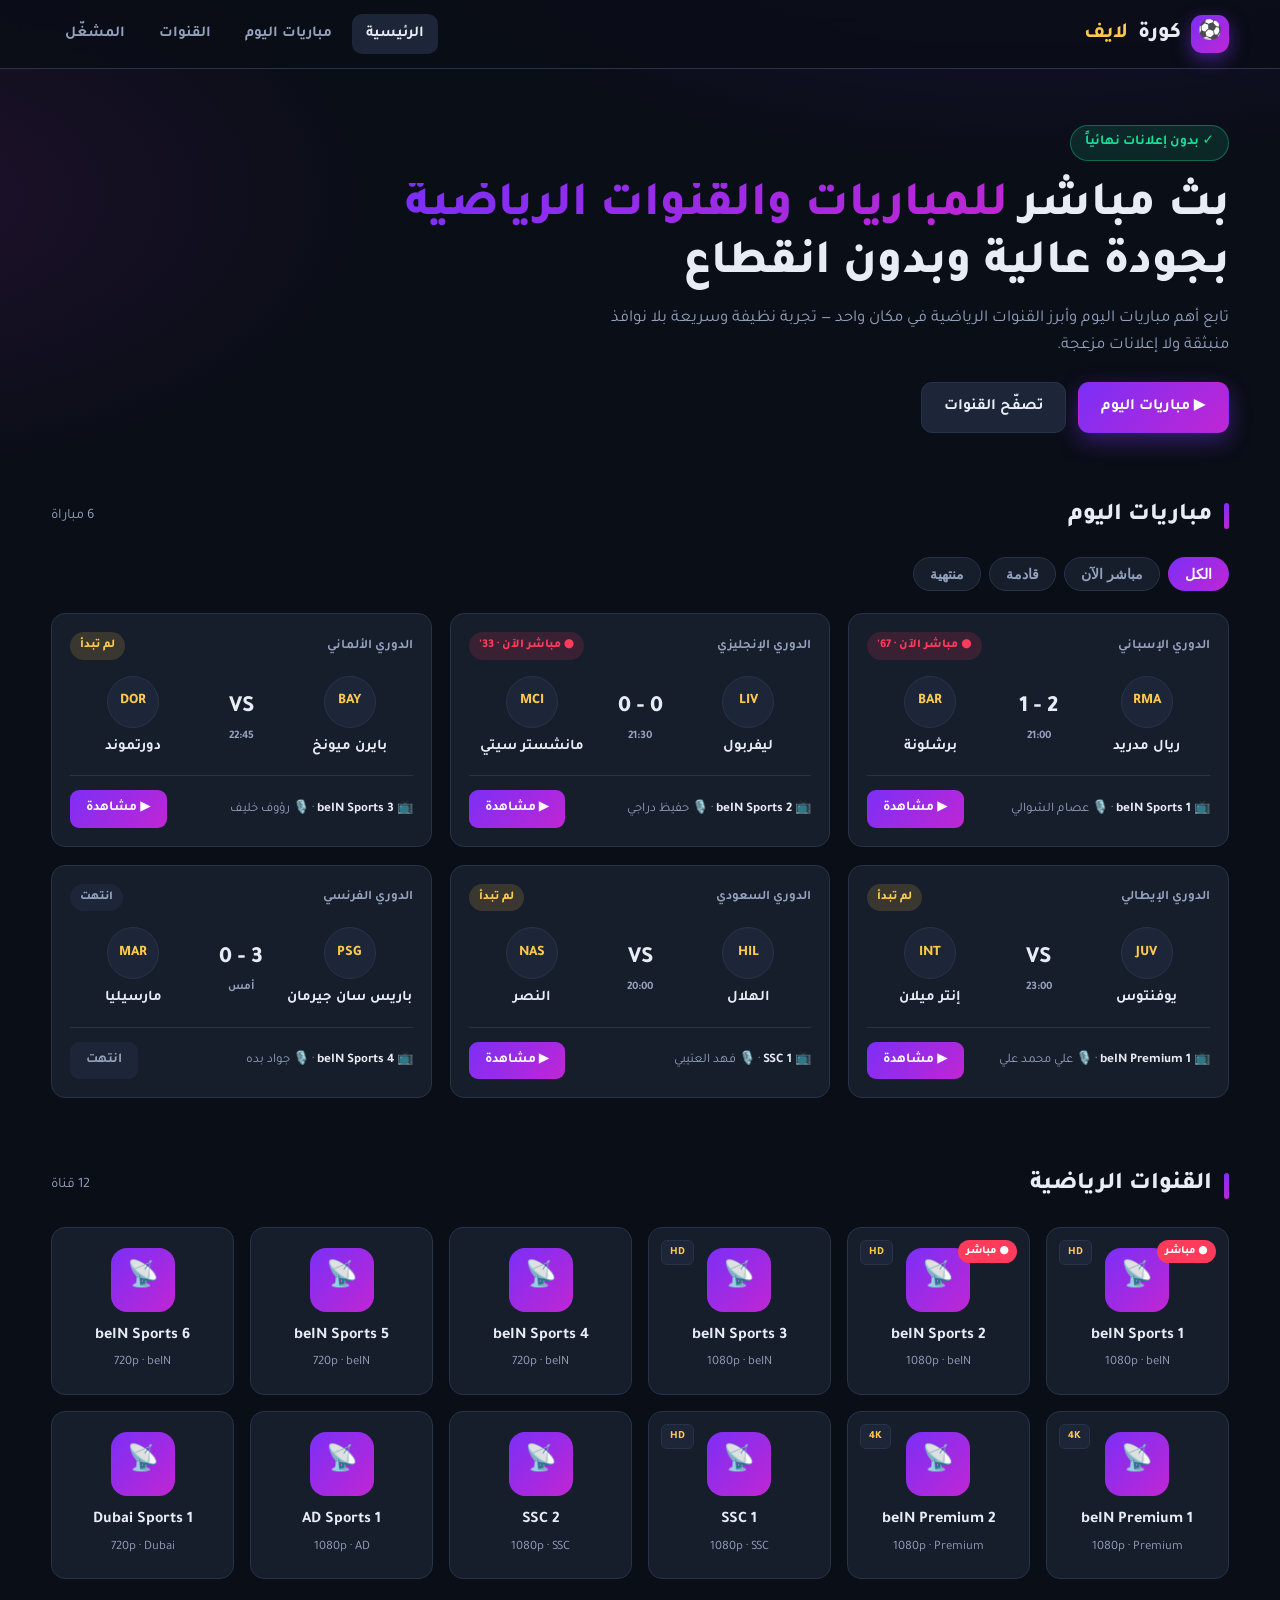
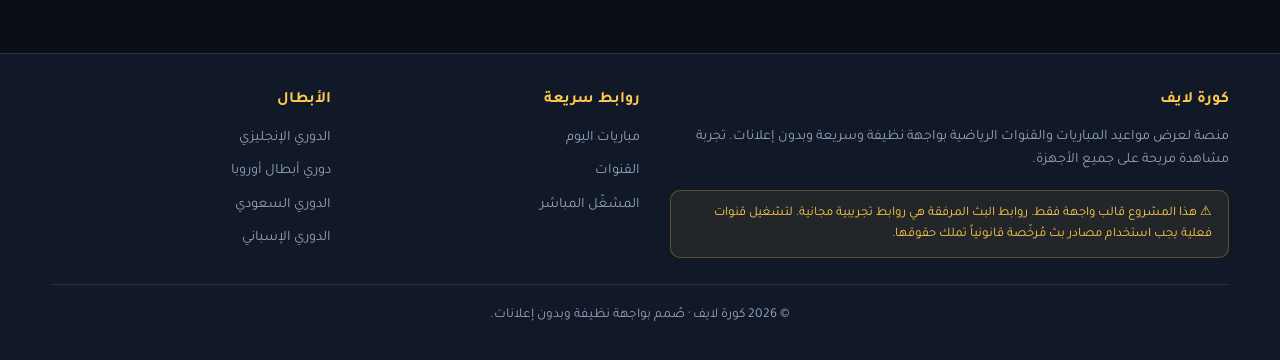
==== index.html @ e37728f9 "Add ad-free sports streaming site (Koora Live) - RTL Arabic-first UI inspired by worldkoora bein-spo" ====
<!DOCTYPE html>
<html lang="ar" dir="rtl">
<head>
  <meta charset="UTF-8" />
  <meta name="viewport" content="width=device-width, initial-scale=1.0" />
  <title>كورة لايف — بث مباشر للمباريات والقنوات الرياضية بدون إعلانات</title>
  <meta name="description" content="مشاهدة بث مباشر للمباريات وأهم القنوات الرياضية بجودة عالية وبدون إعلانات." />
  <link rel="preconnect" href="https://fonts.googleapis.com" />
  <link rel="preconnect" href="https://fonts.gstatic.com" crossorigin />
  <link href="https://fonts.googleapis.com/css2?family=Tajawal:wght@400;500;700;800&display=swap" rel="stylesheet" />
  <link rel="stylesheet" href="assets/css/styles.css" />
</head>
<body>
  <!-- Header -->
  <header class="site-header">
    <div class="container nav">
      <a class="logo" href="index.html"><span class="mark"></span> كورة <b>لايف</b></a>
      <button class="nav-toggle" aria-label="القائمة">☰</button>
      <nav class="nav-links">
        <a href="index.html" class="active">الرئيسية</a>
        <a href="#matches">مباريات اليوم</a>
        <a href="#channels">القنوات</a>
        <a href="watch.html?ch=bein-sports-1">المشغّل</a>
      </nav>
    </div>
  </header>

  <!-- Hero -->
  <section class="hero">
    <div class="container">
      <span class="no-ads-badge">✓ بدون إعلانات نهائياً</span>
      <h1>بث مباشر <span>للمباريات والقنوات الرياضية</span><br />بجودة عالية وبدون انقطاع</h1>
      <p>تابع أهم مباريات اليوم وأبرز القنوات الرياضية في مكان واحد — تجربة نظيفة وسريعة بلا نوافذ منبثقة ولا إعلانات مزعجة.</p>
      <div class="hero-cta">
        <a class="btn btn-primary" href="#matches">▶ مباريات اليوم</a>
        <a class="btn btn-ghost" href="#channels">تصفّح القنوات</a>
      </div>
    </div>
  </section>

  <!-- Matches -->
  <section class="section" id="matches">
    <div class="container">
      <div class="section-head">
        <span class="bar"></span>
        <h2>مباريات اليوم</h2>
        <span class="count" id="matches-count"></span>
      </div>
      <div class="filters">
        <button class="filter-btn active" data-filter="all">الكل</button>
        <button class="filter-btn" data-filter="live">مباشر الآن</button>
        <button class="filter-btn" data-filter="upcoming">قادمة</button>
        <button class="filter-btn" data-filter="ended">منتهية</button>
      </div>
      <div class="matches" id="matches-grid"></div>
    </div>
  </section>

  <!-- Channels -->
  <section class="section" id="channels">
    <div class="container">
      <div class="section-head">
        <span class="bar"></span>
        <h2>القنوات الرياضية</h2>
        <span class="count" id="channels-count"></span>
      </div>
      <div class="channels" id="channels-grid"></div>
    </div>
  </section>

  <!-- Footer -->
  <footer class="site-footer">
    <div class="container">
      <div class="footer-grid">
        <div>
          <h4>كورة لايف</h4>
          <p>منصة لعرض مواعيد المباريات والقنوات الرياضية بواجهة نظيفة وسريعة وبدون إعلانات. تجربة مشاهدة مريحة على جميع الأجهزة.</p>
          <div class="disclaimer">
            ⚠️ هذا المشروع قالب واجهة فقط. روابط البث المرفقة هي روابط تجريبية مجانية. لتشغيل قنوات فعلية يجب استخدام مصادر بث مُرخّصة قانونياً تملك حقوقها.
          </div>
        </div>
        <div>
          <h4>روابط سريعة</h4>
          <ul>
            <li><a href="#matches">مباريات اليوم</a></li>
            <li><a href="#channels">القنوات</a></li>
            <li><a href="watch.html?ch=bein-sports-1">المشغّل المباشر</a></li>
          </ul>
        </div>
        <div>
          <h4>الأبطال</h4>
          <ul>
            <li><a href="#">الدوري الإنجليزي</a></li>
            <li><a href="#">دوري أبطال أوروبا</a></li>
            <li><a href="#">الدوري السعودي</a></li>
            <li><a href="#">الدوري الإسباني</a></li>
          </ul>
        </div>
      </div>
      <div class="footer-bottom">© 2026 كورة لايف · صُمم بواجهة نظيفة وبدون إعلانات.</div>
    </div>
  </footer>

  <script src="assets/js/data.js"></script>
  <script src="assets/js/app.js"></script>
</body>
</html>
---- assets/css/styles.css ----
/* ============================================================================
 * Koora Live — stylesheet (RTL, dark theme, ad-free)
 * ==========================================================================*/

:root {
  --bg:        #0a0e17;
  --bg-2:      #111827;
  --surface:   #161d2b;
  --surface-2: #1d2638;
  --border:    #283349;
  --text:      #e8edf5;
  --muted:     #93a1bd;
  --brand:     #7b2ff7;   /* beIN-style purple */
  --brand-2:   #c026d3;   /* magenta accent     */
  --accent:    #18e29a;   /* live green         */
  --danger:    #ff3b5c;
  --gold:      #ffc94d;
  --radius:    14px;
  --shadow:    0 10px 30px rgba(0,0,0,.45);
  --grad:      linear-gradient(135deg, var(--brand), var(--brand-2));
}

* { box-sizing: border-box; margin: 0; padding: 0; }

html { scroll-behavior: smooth; }

body {
  font-family: "Tajawal", "Segoe UI", Tahoma, system-ui, sans-serif;
  background:
    radial-gradient(1200px 600px at 80% -10%, rgba(123,47,247,.18), transparent 60%),
    radial-gradient(900px 500px at -10% 10%, rgba(192,38,211,.12), transparent 55%),
    var(--bg);
  color: var(--text);
  line-height: 1.6;
  min-height: 100vh;
}

a { color: inherit; text-decoration: none; }
img { max-width: 100%; display: block; }

.container { width: min(1200px, 92%); margin-inline: auto; }

/* ---------------------------------------------------------------- Header */
.site-header {
  position: sticky; top: 0; z-index: 50;
  background: rgba(10,14,23,.82);
  backdrop-filter: blur(12px);
  border-bottom: 1px solid var(--border);
}
.nav {
  display: flex; align-items: center; gap: 22px;
  padding: 14px 0;
}
.logo { display: flex; align-items: center; gap: 10px; font-weight: 800; font-size: 1.35rem; }
.logo .mark {
  width: 38px; height: 38px; border-radius: 11px;
  background: var(--grad);
  display: grid; place-items: center;
  font-size: 1.2rem; box-shadow: 0 6px 18px rgba(123,47,247,.5);
}
.logo .mark::before { content: "⚽"; }
.logo b { color: var(--gold); }

.nav-links { display: flex; gap: 6px; margin-inline-start: auto; flex-wrap: wrap; }
.nav-links a {
  padding: 8px 14px; border-radius: 10px; color: var(--muted);
  font-weight: 600; font-size: .95rem; transition: .2s;
}
.nav-links a:hover, .nav-links a.active { color: var(--text); background: var(--surface-2); }

.nav-toggle { display: none; background: var(--surface-2); border: 1px solid var(--border);
  color: var(--text); width: 42px; height: 42px; border-radius: 10px; font-size: 1.2rem; cursor: pointer; }

/* ---------------------------------------------------------------- Hero */
.hero { padding: 56px 0 30px; }
.hero h1 { font-size: clamp(1.8rem, 4vw, 3rem); font-weight: 800; line-height: 1.2; }
.hero h1 span { background: var(--grad); -webkit-background-clip: text; background-clip: text; color: transparent; }
.hero p { color: var(--muted); margin-top: 12px; max-width: 620px; font-size: 1.05rem; }
.hero-cta { display: flex; gap: 12px; margin-top: 22px; flex-wrap: wrap; }

.btn {
  display: inline-flex; align-items: center; gap: 8px;
  padding: 12px 22px; border-radius: 11px; font-weight: 700; cursor: pointer;
  border: 1px solid transparent; transition: .2s; font-size: .98rem;
}
.btn-primary { background: var(--grad); color: #fff; box-shadow: 0 8px 22px rgba(123,47,247,.4); }
.btn-primary:hover { transform: translateY(-2px); }
.btn-ghost { background: var(--surface-2); border-color: var(--border); color: var(--text); }
.btn-ghost:hover { background: var(--surface); }

.no-ads-badge {
  display: inline-flex; align-items: center; gap: 8px;
  background: rgba(24,226,154,.12); color: var(--accent);
  border: 1px solid rgba(24,226,154,.35);
  padding: 6px 14px; border-radius: 999px; font-weight: 700; font-size: .85rem;
  margin-bottom: 18px;
}

/* ---------------------------------------------------------------- Sections */
.section { padding: 34px 0; }
.section-head { display: flex; align-items: center; gap: 12px; margin-bottom: 22px; }
.section-head h2 { font-size: 1.5rem; font-weight: 800; }
.section-head .bar { width: 5px; height: 26px; border-radius: 4px; background: var(--grad); }
.section-head .count { margin-inline-start: auto; color: var(--muted); font-size: .9rem; }

/* --------------------------------------------------------- Matches */
.matches { display: grid; grid-template-columns: repeat(auto-fill, minmax(320px, 1fr)); gap: 18px; }
.match-card {
  background: var(--surface); border: 1px solid var(--border);
  border-radius: var(--radius); padding: 18px; transition: .2s; position: relative; overflow: hidden;
}
.match-card:hover { border-color: var(--brand); transform: translateY(-3px); box-shadow: var(--shadow); }
.match-top { display: flex; align-items: center; justify-content: space-between; margin-bottom: 16px; }
.league-tag { font-size: .82rem; color: var(--muted); font-weight: 600; }
.status-pill { font-size: .75rem; font-weight: 800; padding: 4px 10px; border-radius: 999px; }
.status-live { background: rgba(255,59,92,.15); color: var(--danger); }
.status-live::before { content: "● "; animation: blink 1.3s infinite; }
.status-upcoming { background: rgba(255,201,77,.15); color: var(--gold); }
.status-ended { background: var(--surface-2); color: var(--muted); }
@keyframes blink { 50% { opacity: .35; } }

.teams { display: grid; grid-template-columns: 1fr auto 1fr; align-items: center; gap: 10px; }
.team { display: flex; flex-direction: column; align-items: center; gap: 8px; text-align: center; }
.team .crest {
  width: 52px; height: 52px; border-radius: 50%;
  background: var(--surface-2); border: 1px solid var(--border);
  display: grid; place-items: center; font-weight: 800; font-size: .9rem; color: var(--gold);
}
.team .tname { font-weight: 700; font-size: .92rem; }
.score { font-size: 1.45rem; font-weight: 800; min-width: 70px; text-align: center; }
.score small { display: block; font-size: .72rem; color: var(--muted); font-weight: 600; margin-top: 2px; }

.match-foot { display: flex; align-items: center; justify-content: space-between; margin-top: 16px; padding-top: 14px; border-top: 1px solid var(--border); }
.match-meta { font-size: .82rem; color: var(--muted); }
.match-meta b { color: var(--text); }
.watch-link {
  background: var(--grad); color: #fff; padding: 8px 16px; border-radius: 9px;
  font-weight: 700; font-size: .85rem; display: inline-flex; gap: 6px; align-items: center; transition: .2s;
}
.watch-link:hover { transform: translateY(-2px); }

/* --------------------------------------------------------- Channels */
.channels { display: grid; grid-template-columns: repeat(auto-fill, minmax(180px, 1fr)); gap: 16px; }
.channel-card {
  background: var(--surface); border: 1px solid var(--border);
  border-radius: var(--radius); padding: 20px 16px; text-align: center; transition: .2s; position: relative;
}
.channel-card:hover { border-color: var(--brand); transform: translateY(-3px); box-shadow: var(--shadow); }
.channel-card .logo-box {
  width: 64px; height: 64px; margin: 0 auto 12px; border-radius: 16px;
  background: var(--grad); display: grid; place-items: center; font-size: 1.6rem;
}
.channel-card .cname { font-weight: 700; font-size: 1rem; }
.channel-card .cmeta { color: var(--muted); font-size: .8rem; margin-top: 4px; }
.channel-card .live-dot {
  position: absolute; top: 12px; inset-inline-start: 12px;
  background: var(--danger); color: #fff; font-size: .68rem; font-weight: 800;
  padding: 3px 8px; border-radius: 999px;
}
.channel-card .badge {
  position: absolute; top: 12px; inset-inline-end: 12px;
  background: var(--surface-2); color: var(--gold); font-size: .68rem; font-weight: 800;
  padding: 3px 8px; border-radius: 6px; border: 1px solid var(--border);
}

/* --------------------------------------------------------- Filters */
.filters { display: flex; gap: 8px; flex-wrap: wrap; margin-bottom: 22px; }
.filter-btn {
  background: var(--surface); border: 1px solid var(--border); color: var(--muted);
  padding: 8px 16px; border-radius: 999px; cursor: pointer; font-weight: 600; font-size: .88rem; transition: .2s;
}
.filter-btn:hover { color: var(--text); }
.filter-btn.active { background: var(--grad); color: #fff; border-color: transparent; }

/* --------------------------------------------------------- Watch page */
.watch-wrap { padding: 28px 0 60px; }
.player-shell {
  background: #000; border: 1px solid var(--border); border-radius: var(--radius);
  overflow: hidden; box-shadow: var(--shadow); position: relative; aspect-ratio: 16 / 9;
}
.player-shell video { width: 100%; height: 100%; background: #000; }
.player-overlay {
  position: absolute; inset: 0; display: grid; place-items: center;
  background: radial-gradient(circle at center, rgba(123,47,247,.15), rgba(0,0,0,.85));
  text-align: center; padding: 20px; transition: opacity .3s; cursor: pointer;
}
.player-overlay.hidden { opacity: 0; pointer-events: none; }
.player-overlay .play-btn {
  width: 84px; height: 84px; border-radius: 50%; background: var(--grad);
  display: grid; place-items: center; font-size: 2rem; margin: 0 auto 16px;
  box-shadow: 0 10px 30px rgba(123,47,247,.6); animation: pulse 2s infinite;
}
@keyframes pulse { 0%,100% { transform: scale(1); } 50% { transform: scale(1.06); } }
.player-overlay h3 { font-size: 1.3rem; }
.player-overlay p { color: var(--muted); margin-top: 6px; font-size: .92rem; }

.watch-grid { display: grid; grid-template-columns: 1fr 320px; gap: 24px; margin-top: 22px; align-items: start; }

.now-playing { background: var(--surface); border: 1px solid var(--border); border-radius: var(--radius); padding: 20px; }
.now-playing h1 { font-size: 1.4rem; display: flex; align-items: center; gap: 10px; }
.now-playing .sub { color: var(--muted); margin-top: 6px; }

.server-row { display: flex; gap: 10px; flex-wrap: wrap; margin-top: 18px; }
.server-btn {
  background: var(--surface-2); border: 1px solid var(--border); color: var(--text);
  padding: 9px 18px; border-radius: 10px; cursor: pointer; font-weight: 700; font-size: .9rem; transition: .2s;
}
.server-btn:hover { border-color: var(--brand); }
.server-btn.active { background: var(--grad); border-color: transparent; }

.info-grid { display: grid; grid-template-columns: repeat(auto-fit, minmax(140px,1fr)); gap: 12px; margin-top: 20px; }
.info-item { background: var(--surface-2); border: 1px solid var(--border); border-radius: 10px; padding: 12px 14px; }
.info-item .k { color: var(--muted); font-size: .78rem; }
.info-item .v { font-weight: 700; margin-top: 2px; }

.side-panel { background: var(--surface); border: 1px solid var(--border); border-radius: var(--radius); padding: 18px; }
.side-panel h3 { font-size: 1.1rem; margin-bottom: 14px; display: flex; align-items: center; gap: 8px; }
.side-channel { display: flex; align-items: center; gap: 12px; padding: 10px; border-radius: 10px; transition: .2s; }
.side-channel:hover { background: var(--surface-2); }
.side-channel.active { background: var(--surface-2); border: 1px solid var(--brand); }
.side-channel .mini-logo { width: 42px; height: 42px; border-radius: 10px; background: var(--grad); display: grid; place-items: center; font-size: 1.1rem; flex-shrink: 0; }
.side-channel .meta .n { font-weight: 700; font-size: .9rem; }
.side-channel .meta .q { color: var(--muted); font-size: .76rem; }

/* --------------------------------------------------------- Footer */
.site-footer { border-top: 1px solid var(--border); margin-top: 40px; padding: 34px 0; background: var(--bg-2); }
.footer-grid { display: grid; grid-template-columns: 2fr 1fr 1fr; gap: 30px; }
.site-footer h4 { margin-bottom: 12px; color: var(--gold); }
.site-footer p, .site-footer a { color: var(--muted); font-size: .9rem; }
.site-footer ul { list-style: none; display: grid; gap: 8px; }
.site-footer a:hover { color: var(--text); }
.footer-bottom { text-align: center; color: var(--muted); font-size: .85rem; margin-top: 26px; padding-top: 20px; border-top: 1px solid var(--border); }
.disclaimer { background: rgba(255,201,77,.08); border: 1px solid rgba(255,201,77,.25); color: var(--gold);
  border-radius: 10px; padding: 12px 16px; font-size: .82rem; margin-top: 18px; }

/* --------------------------------------------------------- Responsive */
@media (max-width: 860px) {
  .watch-grid { grid-template-columns: 1fr; }
  .footer-grid { grid-template-columns: 1fr; }
  .nav-links { position: fixed; inset: 64px 0 auto 0; flex-direction: column; background: var(--bg-2);
    border-bottom: 1px solid var(--border); padding: 14px; margin: 0; display: none; }
  .nav-links.open { display: flex; }
  .nav-links a { width: 100%; }
  .nav-toggle { display: block; margin-inline-start: auto; }
}
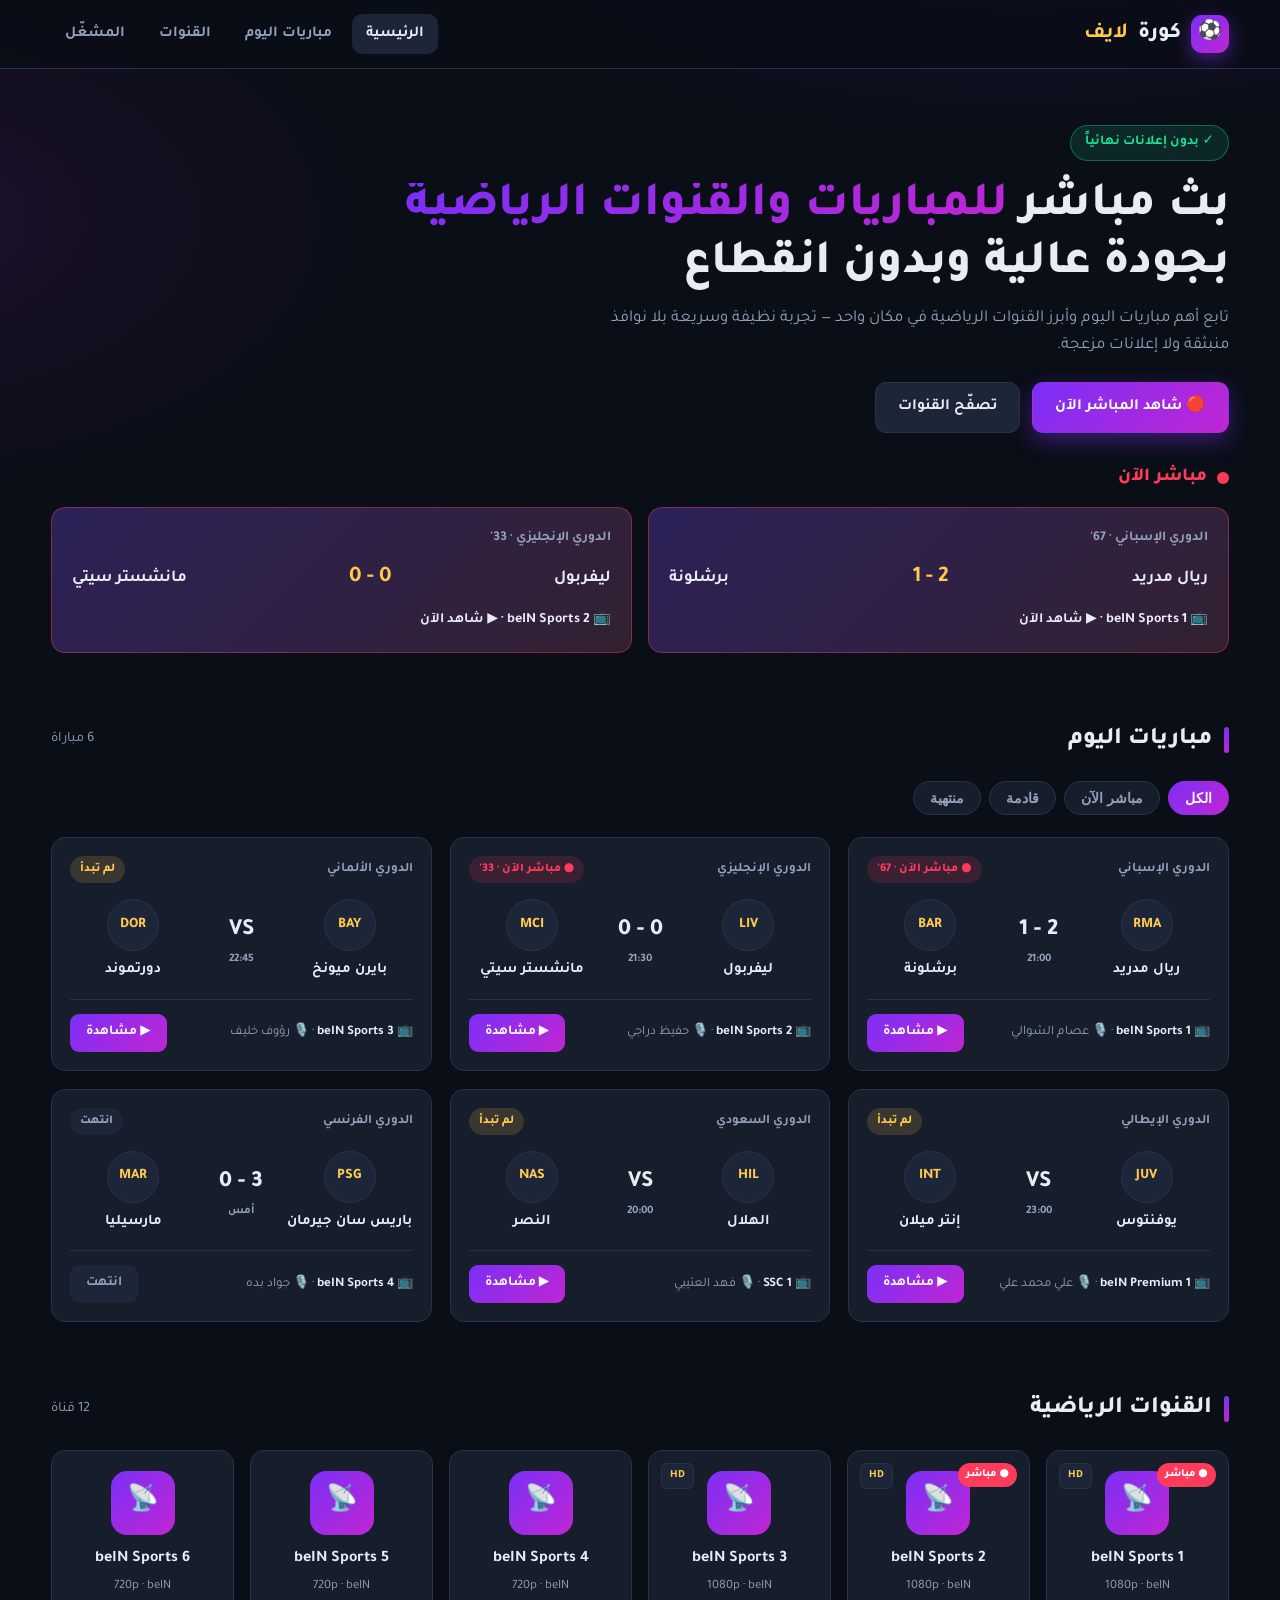
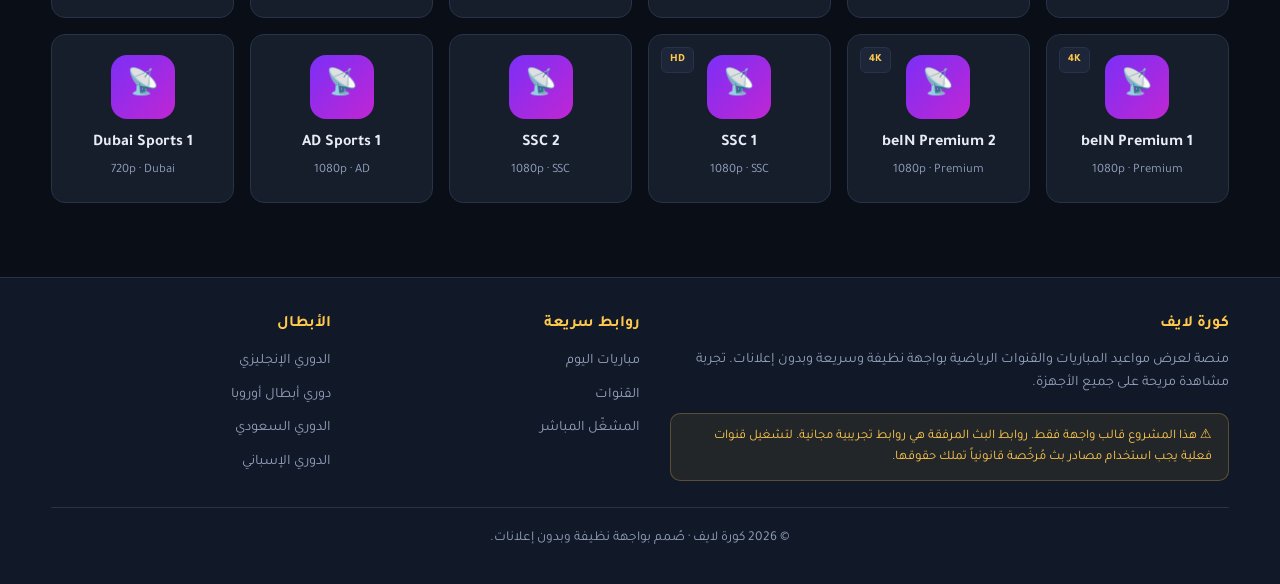
==== commit 5e87b7b1: "Auto-detect and feature the live match - home page shows an auto 'live now' banner derived from sche" ====
--- a/index.html
+++ b/index.html
@@ -32,9 +32,16 @@
       <h1>بث مباشر <span>للمباريات والقنوات الرياضية</span><br />بجودة عالية وبدون انقطاع</h1>
       <p>تابع أهم مباريات اليوم وأبرز القنوات الرياضية في مكان واحد — تجربة نظيفة وسريعة بلا نوافذ منبثقة ولا إعلانات مزعجة.</p>
       <div class="hero-cta">
-        <a class="btn btn-primary" href="#matches">▶ مباريات اليوم</a>
+        <a class="btn btn-primary" href="watch.html?ch=live">🔴 شاهد المباشر الآن</a>
         <a class="btn btn-ghost" href="#channels">تصفّح القنوات</a>
       </div>
+    </div>
+  </section>
+
+  <!-- Featured live (auto-detected) -->
+  <section class="section" style="padding-top:0">
+    <div class="container">
+      <div id="featured-live"></div>
     </div>
   </section>
 
--- a/assets/css/styles.css
+++ b/assets/css/styles.css
@@ -96,6 +96,23 @@
   margin-bottom: 18px;
 }
 
+/* ---------------------------------------------------------- Featured live */
+.featured-head { display: flex; align-items: center; gap: 10px; font-weight: 800; font-size: 1.15rem; margin-bottom: 14px; color: var(--danger); }
+.rec-dot, .live-empty-dot { width: 12px; height: 12px; border-radius: 50%; background: var(--danger); box-shadow: 0 0 0 0 rgba(255,59,92,.6); animation: rec 1.6s infinite; }
+@keyframes rec { 0% { box-shadow: 0 0 0 0 rgba(255,59,92,.55); } 70% { box-shadow: 0 0 0 12px rgba(255,59,92,0); } 100% { box-shadow: 0 0 0 0 rgba(255,59,92,0); } }
+.featured-grid { display: grid; grid-template-columns: repeat(auto-fit, minmax(300px, 1fr)); gap: 16px; }
+.featured-card {
+  background: linear-gradient(135deg, rgba(123,47,247,.22), rgba(255,59,92,.12)), var(--surface);
+  border: 1px solid rgba(255,59,92,.4); border-radius: var(--radius); padding: 20px; transition: .2s;
+}
+.featured-card:hover { transform: translateY(-3px); box-shadow: var(--shadow); border-color: var(--danger); }
+.featured-league { color: var(--muted); font-size: .85rem; font-weight: 600; }
+.featured-teams { display: flex; align-items: center; justify-content: space-between; gap: 12px; margin: 12px 0; font-weight: 700; font-size: 1.05rem; }
+.featured-score { font-size: 1.4rem; color: var(--gold); }
+.featured-foot { color: var(--text); font-size: .88rem; font-weight: 600; }
+.live-empty { display: flex; align-items: center; gap: 10px; background: var(--surface); border: 1px solid var(--border);
+  border-radius: var(--radius); padding: 16px 18px; color: var(--muted); font-weight: 600; }
+
 /* ---------------------------------------------------------------- Sections */
 .section { padding: 34px 0; }
 .section-head { display: flex; align-items: center; gap: 12px; margin-bottom: 22px; }
@@ -179,6 +196,7 @@
   overflow: hidden; box-shadow: var(--shadow); position: relative; aspect-ratio: 16 / 9;
 }
 .player-shell video { width: 100%; height: 100%; background: #000; }
+.player-shell .embed-frame { width: 100%; height: 100%; border: 0; display: block; background: #000; }
 .player-overlay {
   position: absolute; inset: 0; display: grid; place-items: center;
   background: radial-gradient(circle at center, rgba(123,47,247,.15), rgba(0,0,0,.85));
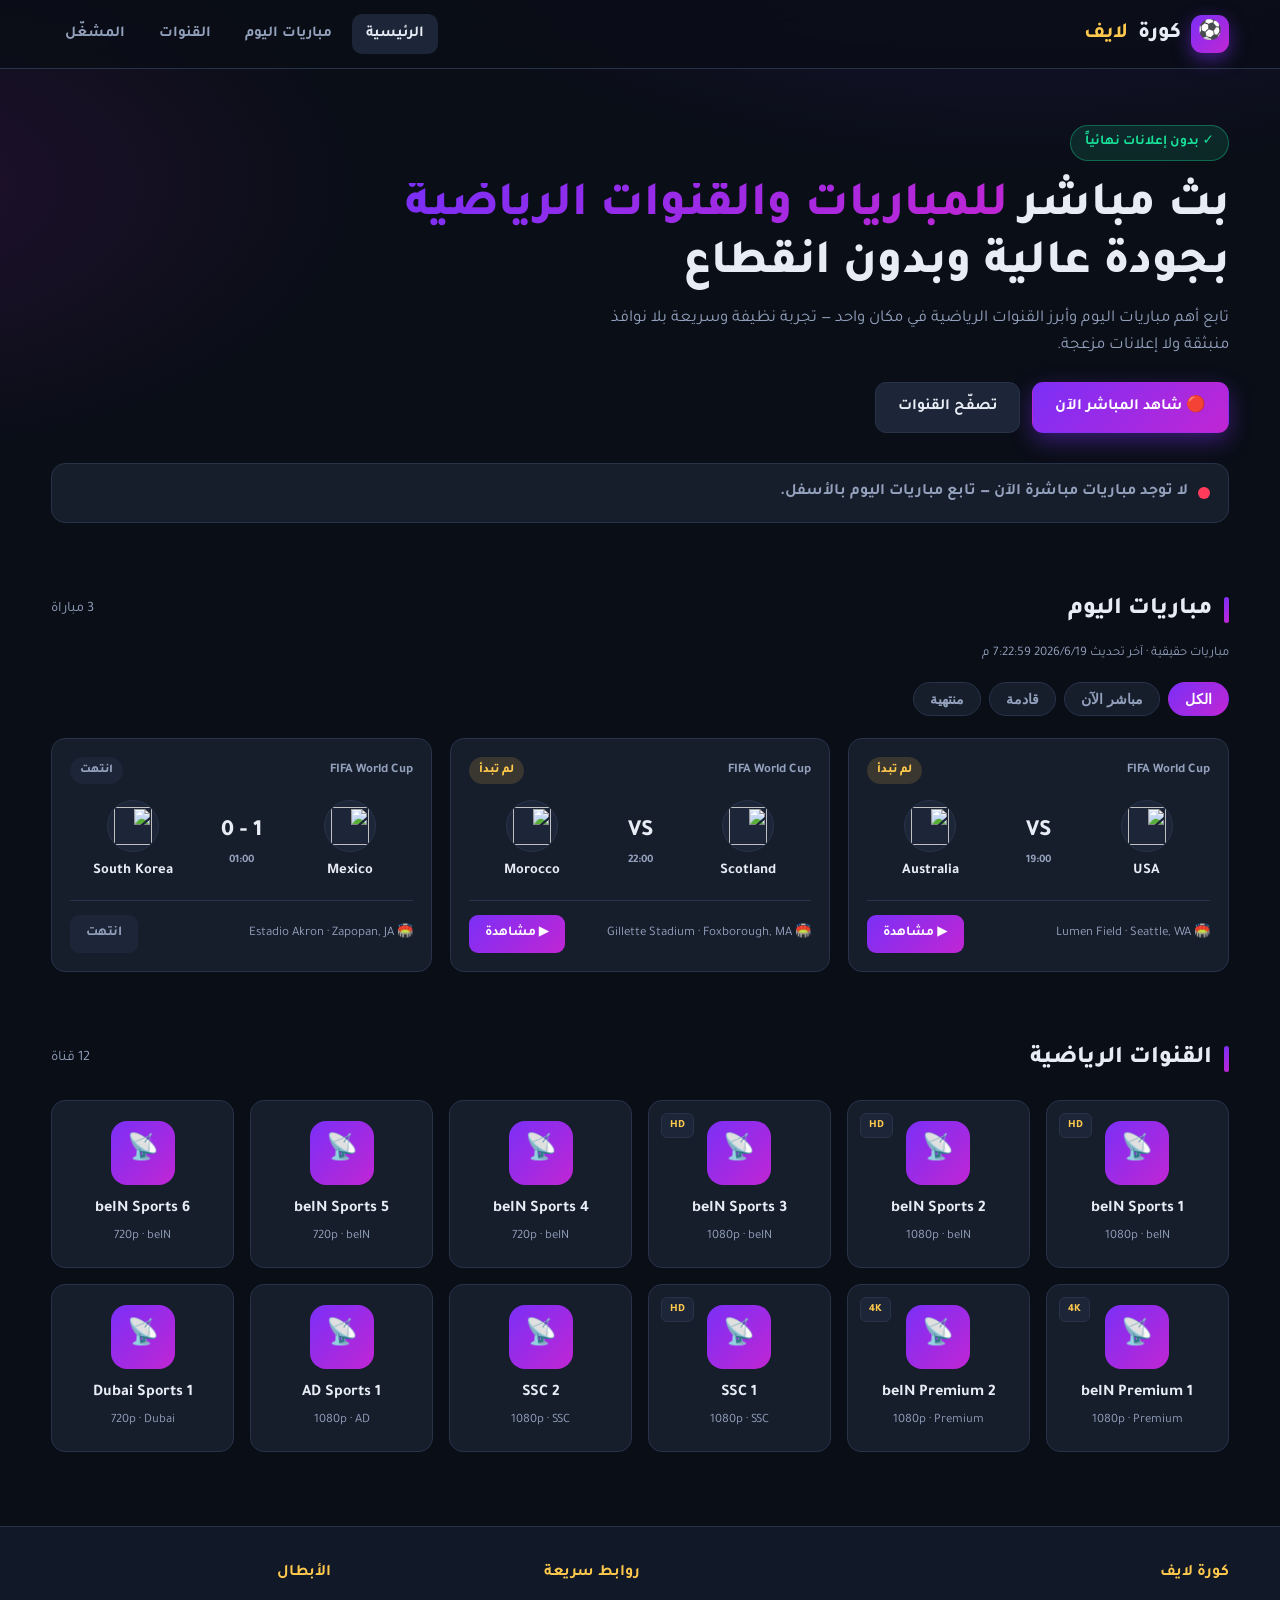
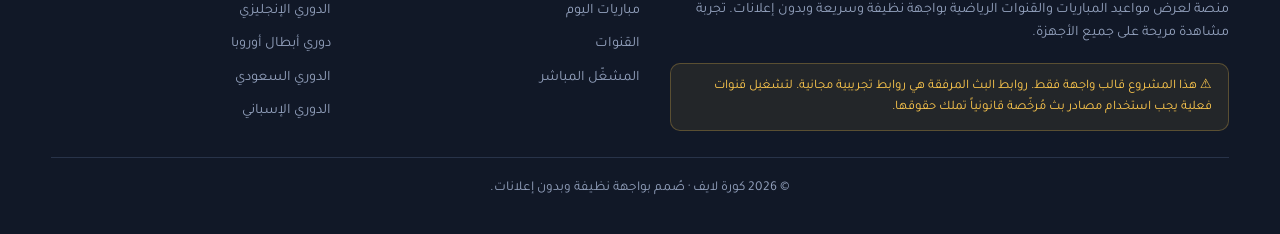
==== commit 2c851ae0: "Replace fake matches with real fixtures + auto-update pipeline - scripts/fetch-matches.js pulls real" ====
--- a/index.html
+++ b/index.html
@@ -53,6 +53,7 @@
         <h2>مباريات اليوم</h2>
         <span class="count" id="matches-count"></span>
       </div>
+      <div class="updated-line" id="updated-at"></div>
       <div class="filters">
         <button class="filter-btn active" data-filter="all">الكل</button>
         <button class="filter-btn" data-filter="live">مباشر الآن</button>
--- a/assets/css/styles.css
+++ b/assets/css/styles.css
@@ -142,7 +142,10 @@
   width: 52px; height: 52px; border-radius: 50%;
   background: var(--surface-2); border: 1px solid var(--border);
   display: grid; place-items: center; font-weight: 800; font-size: .9rem; color: var(--gold);
-}
+  overflow: hidden;
+}
+.team .crest img { width: 100%; height: 100%; object-fit: contain; padding: 6px; }
+.updated-line { color: var(--muted); font-size: .82rem; margin: -8px 0 18px; }
 .team .tname { font-weight: 700; font-size: .92rem; }
 .score { font-size: 1.45rem; font-weight: 800; min-width: 70px; text-align: center; }
 .score small { display: block; font-size: .72rem; color: var(--muted); font-weight: 600; margin-top: 2px; }
